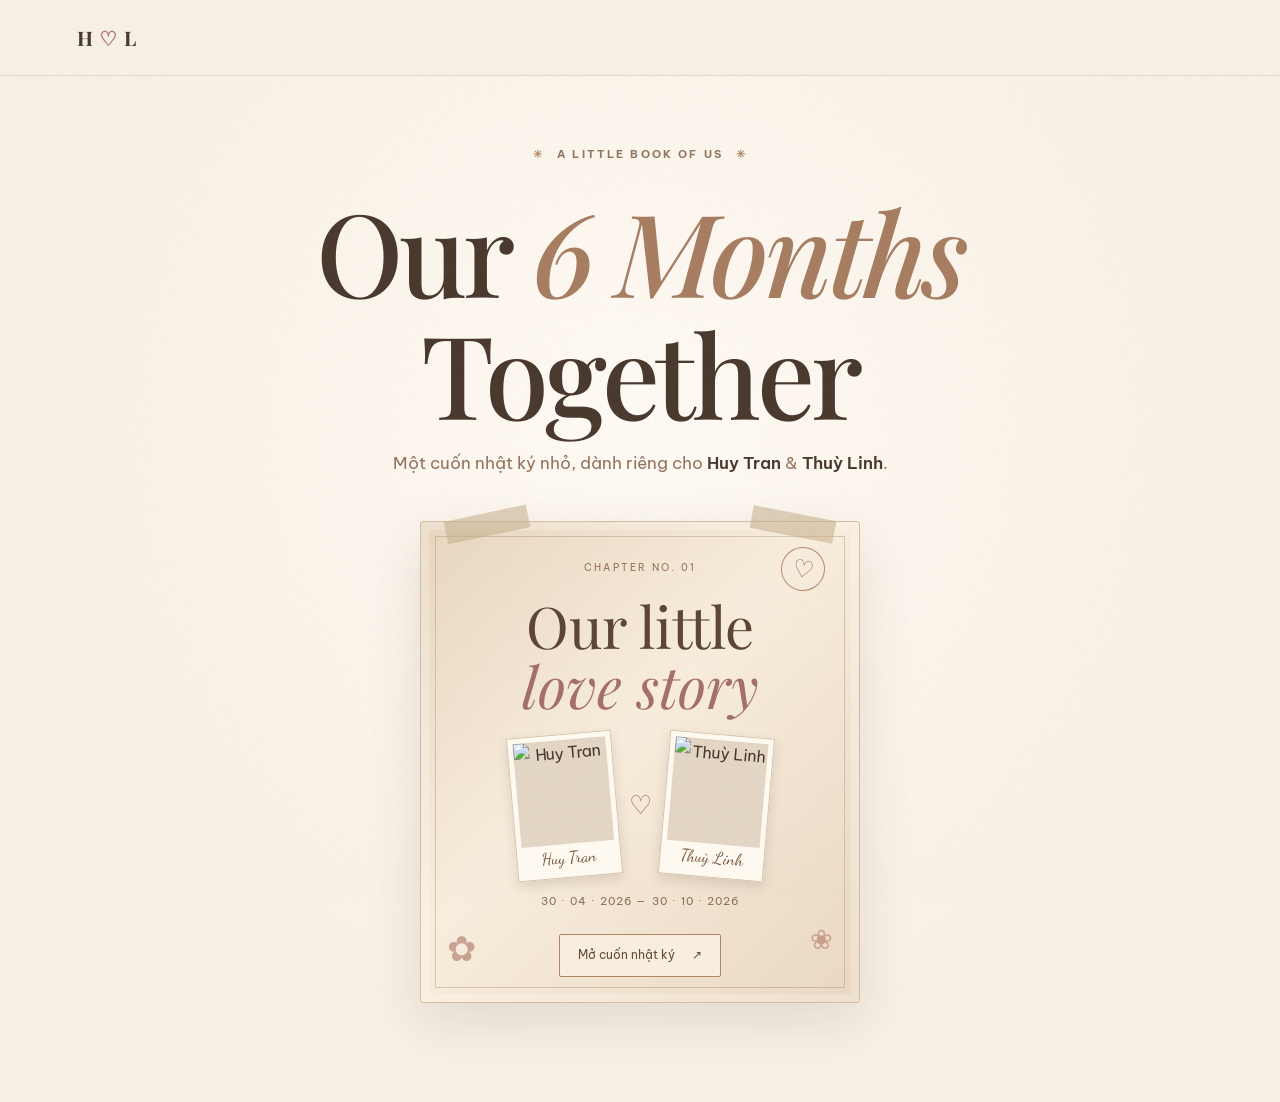
==== index.html @ 32c0f149 "Add files via upload" ====
<!doctype html>
<html lang="vi">
<head>
  <meta charset="utf-8">
  <meta name="viewport" content="width=device-width, initial-scale=1">
  <meta name="theme-color" content="#f7f0e5">
  <meta name="description" content="Our 6 Months Together — Huy Tran & Thuỳ Linh. Một cuốn nhật ký nhỏ lưu giữ tình yêu và những lời muốn nói.">
  <title>Our 6 Months Together — Huy Tran & Thuỳ Linh</title>
  <link rel="icon" href="data:image/svg+xml,%3Csvg xmlns='http://www.w3.org/2000/svg' viewBox='0 0 100 100'%3E%3Ctext y='.9em' font-size='85'%3E%E2%99%A5%3C/text%3E%3C/svg%3E">
  <link rel="stylesheet" href="style.css">
</head>
<body>
  <div class="paper-grain" aria-hidden="true"></div>
  <header class="topbar">
    <a class="wordmark" href="#home" aria-label="Về đầu trang">H <span>♡</span> L</a>
    <nav aria-label="Điều hướng chính">
      <a href="#time">Chúng mình</a>
      <a href="#letter">Lá thư</a>
      <a href="#time">Ảnh của chúng mình</a>
      <a href="#surprise">Bất ngờ</a>
    </nav>
    <button class="music-mini" id="musicMini" aria-label="Phát hoặc tạm dừng nhạc">♫ <span>Music</span></button>
  </header>

  <main>
    <section class="hero section" id="home">
      <div class="hero-kicker"><span class="tiny-star">✳</span> A LITTLE BOOK OF US <span class="tiny-star">✳</span></div>
      <h1>Our <em>6 Months</em><br>Together</h1>
      <p class="hero-subtitle">Một cuốn nhật ký nhỏ, dành riêng cho <span>Huy Tran</span> & <span>Thuỳ Linh</span>.</p>
      <div class="cover-wrap">
        <div class="tape tape-left"></div><div class="tape tape-right"></div>
        <div class="cover">
          <div class="cover-stamp">♡</div>
          <div class="cover-small">CHAPTER NO. 01</div>
          <div class="cover-title">Our little<br><i>love story</i></div>
          <div class="cover-photos" aria-label="Ảnh của Huy và Thuỳ Linh">
            <figure class="cover-photo cover-photo-left">
              <img src="assets/images/huy-tran.jpeg" alt="Huy Tran" loading="eager" decoding="async">
              <figcaption>Huy Tran</figcaption>
            </figure>
            <span class="cover-photo-heart" aria-hidden="true">♡</span>
            <figure class="cover-photo cover-photo-right">
              <img src="assets/images/thuy-linh.jpeg" alt="Thuỳ Linh" loading="eager" decoding="async">
              <figcaption>Thuỳ Linh</figcaption>
            </figure>
          </div>
          <div class="cover-date">30 · 04 · 2026 — 30 · 10 · 2026</div>
          <button class="open-book" id="openBook">Mở cuốn nhật ký <span>↗</span></button>
          <div class="cover-flower flower-one">✿</div><div class="cover-flower flower-two">❀</div>
        </div>
      </div>
      <div class="scroll-note"><span></span> CUỘN XUỐNG ĐỂ KHÁM PHÁ</div>
    </section>

    <div id="diaryContent" class="diary-content" hidden>
    <section class="intro section" id="time">
      <div class="section-label">01 / THE TWO OF US</div>
      <h2>Hai nhân vật<br><em>chính</em> trong cuốn sổ này.</h2>
      <p class="section-copy">Hai bức ảnh, hai cái tên, và một ngày đặc biệt để nhớ.</p>
      <div class="couple-grid">
        <article class="portrait-card portrait-left">
          <div class="photo-pin">✳</div>
          <div class="photo-frame"><img src="assets/images/huy-tran.jpeg" alt="Huy Tran ôm bó hoa hồng" loading="eager"></div>
          <div class="portrait-caption"><span class="caption-small">THE BOY</span><h3>Huy Tran</h3><p>Người gửi những lời thương ♡</p></div>
          <span class="hand-note note-left">that's me!</span>
        </article>
        <div class="between-heart" aria-hidden="true">♡<span>♡</span></div>
        <article class="portrait-card portrait-right">
          <div class="photo-pin">✿</div>
          <div class="photo-frame"><img src="assets/images/thuy-linh.jpeg" alt="Thuỳ Linh ôm bó hoa hồng" loading="eager"></div>
          <div class="portrait-caption"><span class="caption-small">THE GIRL</span><h3>Thuỳ Linh</h3><p>Thúi iuuu của anh ♡</p></div>
          <span class="hand-note note-right">my favorite</span>
        </article>
      </div>
      <div class="date-card">
        <div class="date-icon">♡</div>
        <div><span class="caption-small">OFFICIALLY US SINCE</span><strong>30.04.2026</strong><p>Và hôm nay, mình có thêm một cột mốc để thương.</p></div>
      </div>
      <div class="counter-wrap">
        <div class="counter-heading">Thời gian mình đã bên nhau</div>
        <div class="counter" aria-live="off">
          <div><strong id="days">—</strong><span>ngày</span></div>
          <div><strong id="hours">—</strong><span>giờ</span></div>
          <div><strong id="minutes">—</strong><span>phút</span></div>
          <div><strong id="seconds">—</strong><span>giây</span></div>
        </div>
        <p class="counter-footnote">Từng giây trôi qua, lại thêm một chút thời gian của chúng mình.</p>
      </div>
    </section>

    <section class="letter-section section" id="letter">
      <div class="section-label">02 / WORDS FROM MY HEART</div>
      <h2>Có vài điều<br><em>anh muốn nói.</em></h2>
      <p class="section-copy">Không cần dịp gì lớn lao. Chỉ là có những điều anh muốn em biết.</p>
      <article class="letter-paper">
        <div class="letter-top"><span>MY DEAREST</span><span>♡ 30.10.2026</span></div>
        <div class="letter-rule"></div>
        <h3>Gửi em, người anh thương</h3>
        <p>Anh không mong em lúc nào cũng rực rỡ, anh chỉ mong em bình an.</p>
        <p>Em ơi, anh yêu em, không phải vì em có thể làm được bao nhiêu chuyện. Anh thương em, đâu phải đợi đến khi em thành công, khi em có trong tay mọi thứ mà người đời vẫn hằng mong cầu, anh mới có thể tự hào nói rằng mình yêu em. Tất nhiên, những nỗ lực của em, anh đều thương.</p>
        <p>Anh sẽ luôn nắm lấy đôi bàn tay em, nhẹ nhàng xoa dịu những nhọc nhằn mà em đã trải qua. Anh nâng niu không phải vì chúng đã làm nên bao điều đáng tự hào, mà vì đó là đôi bàn tay anh thương.</p>
        <div class="letter-sign">Thương em,<br><span>Anh của em ♡</span></div>
        <span class="paper-flower">✿</span>
      </article>
    </section>

    <section class="music-section section" id="music">
      <div class="section-label">04 / OUR LITTLE SOUNDTRACK</div>
      <h2>Một bài hát,<br><em>một góc của chúng mình.</em></h2>
      <div class="music-player">
        <div class="vinyl-area"><div class="vinyl" id="vinyl"><div class="vinyl-label">H <span>♡</span> L</div></div><div class="vinyl-shadow"></div></div>
        <div class="track-info"><span class="caption-small">NOW PLAYING</span><h3>Từ thích thích thành thương thương</h3><p>AMEE & Hoàng Dũng</p>
          <audio id="audio" preload="metadata">
            <source src="assets/music/our-song.mp3" type="audio/mpeg">
            <source src="assets/music/our-song.m4a" type="audio/mp4">
            Trình duyệt của bạn không hỗ trợ phát âm thanh HTML5.
          </audio>
          <div class="progress-row"><span id="currentTime">0:00</span><input id="progress" type="range" min="0" max="100" value="0" aria-label="Tiến trình bài hát"><span id="duration">0:00</span></div>
          <div class="player-controls"><button id="playButton" class="play-button" aria-label="Phát nhạc">▶</button><label class="volume-control">♫ <input id="volume" type="range" min="0" max="1" step="0.01" value="0.75" aria-label="Âm lượng"></label></div>
          <p id="audioStatus" class="audio-status">Nhấn phát để nghe bài hát của chúng mình.</p>
        </div>
      </div>
    </section>

    <section class="surprise-section section" id="surprise">
      <div class="section-label">05 / A LITTLE MESSAGE</div>
      <h2>Một điều anh muốn<br><em>nói với em.</em></h2>
      <p class="section-copy">Mỗi lần nhấn, em sẽ nhận được một lời nhắn ngẫu nhiên từ anh.</p>
      <div class="random-note-stage">
        <div class="note-sparkle" aria-hidden="true">✳</div>
        <article class="random-note-card" id="randomNoteCard" aria-live="polite">
          <span class="note-card-label">A LITTLE NOTE FOR YOU</span>
          <div class="note-card-heart" aria-hidden="true">♡</div>
          <p id="randomNoteText">Một lời nhắn nhỏ đang chờ em khám phá.</p>
          <span class="note-card-number" id="randomNoteNumber">♡ / 06</span>
        </article>
        <button class="draw-note-button" id="drawNote">Rút một lời nhắn <span>↻</span></button>
      </div>
      <div class="final-note-area">
        <div class="final-note-divider"><span>♡</span></div>
        <p class="final-note-intro">Và còn một điều cuối cùng anh muốn nói.</p>
        <button class="reveal-final-button" id="revealFinal">Mở lời cuối cùng của anh ♡</button>
        <article class="final-message" id="finalMessage" hidden>
          <span class="final-heart">♡</span>
          <p>Cuối cùng anh muốn được em hạnh phúc,</p>
          <p>nhưng anh ước gì em hạnh phúc cùng với anh.</p>
          <span class="signature">— Huy Tran</span>
        </article>
      </div>
    </section>

    <section class="ending section" id="ending">
      <div class="ending-flower">✿</div>
      <div class="section-label">UNTIL OUR NEXT PAGE</div>
      <h2>Chuyện của mình<br><em>vẫn đang viết tiếp.</em></h2>
      <p>30.04.2026 — và còn thật nhiều ngày phía trước.</p>
      <div class="ending-names">Huy Tran <span>♡</span> Thuỳ Linh</div>
      <button class="back-top" id="backTop">Quay lại trang đầu ↑</button>
      <button class="back-cover" id="backCover">Quay lại bìa nhật ký ↶</button>
      <div class="tiny-footer">MADE WITH LOVE, JUST FOR YOU</div>
    </section>
    </div><!-- /#diaryContent -->
  </main>
  <div class="toast" id="toast" role="status" aria-live="polite"></div>
  <script src="script.js"></script>
</body>
</html>
---- style.css ----
@import url('https://fonts.googleapis.com/css2?family=Be+Vietnam+Pro:wght@400;500;600;700&family=Dancing+Script:wght@500;600;700&family=Playfair+Display:ital,wght@0,500;0,600;0,700;1,500;1,600&display=swap');
:root{--paper:#f7f0e5;--paper2:#fffaf1;--ink:#49382d;--muted:#92745f;--brown:#b58b69;--line:#dfcdb8;--rose:#d8a6a3;--sage:#c9d3bf;--shadow:0 18px 55px rgba(74,49,32,.12);--serif:'Playfair Display',Georgia,serif;--sans:'Be Vietnam Pro',Arial,sans-serif;--hand:'Dancing Script',cursive}
*{box-sizing:border-box}html{scroll-behavior:smooth;scroll-padding-top:90px}body{margin:0;background:var(--paper);color:var(--ink);font-family:var(--sans);line-height:1.65;overflow-x:hidden}button,a,input{font:inherit}button{cursor:pointer}.paper-grain{position:fixed;inset:0;pointer-events:none;z-index:20;opacity:.13;background-image:url("data:image/svg+xml,%3Csvg viewBox='0 0 180 180' xmlns='http://www.w3.org/2000/svg'%3E%3Cfilter id='n'%3E%3CfeTurbulence type='fractalNoise' baseFrequency='.85' numOctaves='3' stitchTiles='stitch'/%3E%3C/filter%3E%3Crect width='100%25' height='100%25' filter='url(%23n)' opacity='.18'/%3E%3C/svg%3E")}.topbar{height:76px;padding:0 clamp(20px,6vw,88px);display:flex;align-items:center;justify-content:space-between;border-bottom:1px solid rgba(181,139,105,.24);background:rgba(247,240,229,.92);backdrop-filter:blur(14px);position:sticky;top:0;z-index:15}.wordmark{font-family:var(--serif);font-weight:700;font-size:1.25rem;text-decoration:none;color:var(--ink);letter-spacing:.04em}.wordmark span{color:#b77977}.topbar nav{display:flex;gap:clamp(12px,2.5vw,34px)}.topbar nav a{font-size:.76rem;color:var(--muted);text-decoration:none;transition:color .2s}.topbar nav a:hover{color:var(--ink)}.music-mini{border:1px solid var(--line);background:transparent;border-radius:30px;padding:8px 13px;color:var(--ink);font-size:.8rem}.section{padding:110px max(22px,calc((100vw - 1060px)/2));position:relative}.hero{text-align:center;min-height:calc(100vh - 76px);display:flex;flex-direction:column;align-items:center;justify-content:center;padding-top:70px;padding-bottom:50px;background:radial-gradient(ellipse at 50% 35%,#fffaf4 0%,var(--paper) 65%)}.hero-kicker,.section-label,.caption-small{font-size:.67rem;letter-spacing:.2em;font-weight:700;color:var(--muted)}.tiny-star{color:var(--brown);padding:0 8px}.hero h1,.section h2{font-family:var(--serif);font-weight:500;line-height:1.06;letter-spacing:-.035em}.hero h1{font-size:clamp(3.6rem,9vw,7.6rem);margin:25px 0 16px}.hero h1 em,.section h2 em{font-weight:500;color:#a77d61}.hero-subtitle{font-size:clamp(.95rem,2vw,1.08rem);color:var(--muted);margin:0 0 36px}.hero-subtitle span{color:var(--ink);font-weight:600}.cover-wrap{width:min(440px,90vw);position:relative;margin:8px auto 34px;perspective:1000px}.cover{position:relative;min-height:310px;padding:38px 24px 25px;border:1px solid #d5bda2;border-radius:3px;background:linear-gradient(135deg,#e8d6bf,#f8eddd 45%,#e9d7c1);box-shadow:var(--shadow),inset 0 0 0 8px rgba(255,255,255,.22);overflow:hidden}.cover:before{content:"";position:absolute;inset:14px;border:1px solid rgba(150,108,73,.3);pointer-events:none}.cover-stamp{position:absolute;right:34px;top:25px;width:44px;height:44px;border:1px solid #b78b6b;border-radius:50%;display:grid;place-items:center;color:#a66f69;font-size:1.5rem;transform:rotate(12deg)}.cover-small{font-size:.63rem;letter-spacing:.22em;color:#947253}.cover-title{font-family:var(--serif);font-size:clamp(2.5rem,7vw,3.6rem);line-height:1.05;margin:25px 0 18px;color:#5d4534}.cover-title i{color:#a56f69}.cover-date{font-size:.67rem;letter-spacing:.11em;color:#8c6e54}
.cover-photos{display:flex;align-items:center;justify-content:center;gap:12px;margin:18px auto 15px;position:relative;z-index:1}
.cover-photo{width:105px;margin:0;padding:5px 5px 7px;background:#fffaf1;border:1px solid #d8c4ac;box-shadow:0 5px 12px rgba(74,49,32,.14)}
.cover-photo-left{transform:rotate(-5deg)}.cover-photo-right{transform:rotate(5deg)}
.cover-photo img{display:block;width:100%;height:104px;object-fit:cover;object-position:center 32%;background:#e3d6c5}
.cover-photo figcaption{font-family:var(--hand);font-size:1.05rem;line-height:1.35;color:#79563f;padding-top:3px}
.cover-photo-heart{font-family:var(--hand);font-size:1.6rem;color:#a56f69}
.cover .cover-title{margin-top:18px;margin-bottom:10px}
.cover .cover-date{position:relative;z-index:1}
@media(max-width:410px){.cover-photo{width:88px}.cover-photo img{height:86px}.cover-photos{gap:8px;margin:14px auto 12px}.cover .cover-title{font-size:2.35rem}}.open-book{position:relative;margin-top:24px;padding:10px 18px;border:1px solid #ad8666;background:#f7eee0;color:#654b37;border-radius:2px;font-size:.78rem}.open-book span{padding-left:14px}.cover-flower{position:absolute;color:#bd9180;opacity:.8;font-size:2.2rem}.flower-one{left:26px;bottom:25px}.flower-two{right:26px;bottom:40px;font-size:1.7rem}.tape{position:absolute;z-index:2;width:84px;height:23px;background:rgba(201,177,143,.58);top:-8px}.tape-left{left:25px;transform:rotate(-12deg)}.tape-right{right:25px;transform:rotate(11deg)}.scroll-note{font-size:.6rem;letter-spacing:.18em;color:#9b8068;display:flex;align-items:center;gap:10px}.scroll-note span{height:25px;width:1px;background:#b58b69}.intro{text-align:center;background:#efe4d4}.section h2{font-size:clamp(2.7rem,6vw,5rem);margin:22px 0 14px}.section-copy{max-width:510px;margin:0 auto 48px;color:var(--muted);font-size:.96rem}.couple-grid{display:grid;grid-template-columns:minmax(0,1fr) 45px minmax(0,1fr);align-items:center;gap:18px;max-width:820px;margin:0 auto}.portrait-card{position:relative;background:#fffaf1;padding:12px 12px 20px;box-shadow:0 12px 28px rgba(76,50,34,.13);border:1px solid #e3d1bc}.portrait-left{transform:rotate(-2.5deg)}.portrait-right{transform:rotate(2.5deg)}.photo-frame{height:clamp(250px,42vw,460px);overflow:hidden;background:#e3d6c5}.photo-frame img{width:100%;height:100%;display:block;object-fit:cover;object-position:center 35%}.portrait-left .photo-frame img{object-position:center 32%}.portrait-right .photo-frame img{object-position:center 30%}.photo-pin{position:absolute;z-index:2;top:-14px;left:calc(50% - 14px);width:28px;height:28px;border-radius:50%;display:grid;place-items:center;background:#b98772;color:#fff8ec;font-size:.8rem;box-shadow:0 3px 6px #7b5a4233}.portrait-caption{padding-top:14px}.portrait-caption h3{font-family:var(--serif);font-size:clamp(1.3rem,3vw,2rem);margin:3px 0 0}.portrait-caption p{font-size:.75rem;color:var(--muted);margin:4px 0 0}.caption-small{font-size:.56rem;letter-spacing:.17em}.between-heart{font-size:2.4rem;color:#b47c78;position:relative}.between-heart span{position:absolute;font-size:.85rem;left:22px;top:22px;color:#cf9c8d}.hand-note{position:absolute;font-family:var(--hand);font-size:1.4rem;color:#a47766}.note-left{bottom:8px;left:-30px;transform:rotate(-13deg)}.note-right{top:35px;right:-28px;transform:rotate(10deg)}.date-card{display:flex;align-items:center;justify-content:center;gap:18px;margin:70px auto 35px;padding:24px;width:min(560px,100%);background:#f9f2e8;border:1px solid #dfcbb3;box-shadow:0 8px 24px #7354380d;text-align:left}.date-icon{font-size:2rem;color:#b77c79}.date-card strong{display:block;font-family:var(--serif);font-size:1.6rem;letter-spacing:.08em}.date-card p{font-size:.8rem;color:var(--muted);margin:4px 0 0}.counter-wrap{max-width:590px;margin:40px auto 0}.counter-heading{font-family:var(--serif);font-size:1.35rem;margin-bottom:18px}.counter{display:grid;grid-template-columns:repeat(4,1fr);gap:10px}.counter>div{background:#faf3e9;border:1px solid #e1cdb5;padding:17px 6px}.counter strong{font-family:var(--serif);font-size:clamp(1.7rem,4vw,2.7rem);display:block;font-weight:500}.counter span{font-size:.7rem;color:var(--muted)}.counter-footnote{font-size:.76rem;color:var(--muted);margin-top:15px}.letter-section{text-align:center;background:#f8f1e7}.letter-paper{position:relative;text-align:left;max-width:720px;margin:0 auto;background:#fffaf1;padding:clamp(25px,6vw,60px);box-shadow:var(--shadow);border:1px solid #e6d5c1;background-image:linear-gradient(90deg,transparent 0,transparent 35px,rgba(193,144,123,.18) 36px,transparent 37px),repeating-linear-gradient(transparent 0,transparent 35px,rgba(181,139,105,.09) 36px)}.letter-top{display:flex;justify-content:space-between;gap:15px;font-size:.58rem;letter-spacing:.13em;color:#9a7b61}.letter-rule{height:1px;background:#d8c2a8;margin:18px 0 26px}.letter-paper h3{font-family:var(--hand);font-size:2.4rem;font-weight:600;margin:0 0 22px;color:#78533e}.letter-paper p{font-size:.96rem;line-height:2;margin:0 0 18px;max-width:590px}.letter-sign{font-family:var(--hand);font-size:1.55rem;text-align:right;line-height:1.25;margin-top:35px;color:#8a644b}.letter-sign span{font-size:2rem}.paper-flower{position:absolute;right:24px;bottom:22px;font-size:2rem;color:#c89c8a;opacity:.6}.music-section{text-align:center;background:#f8f1e7}.music-player{display:grid;grid-template-columns:1fr 1fr;gap:clamp(20px,5vw,55px);align-items:center;max-width:800px;margin:0 auto;padding:clamp(25px,5vw,50px);background:#eee0ce;border:1px solid #ddc4a8;box-shadow:var(--shadow);text-align:left}.vinyl-area{display:grid;place-items:center;position:relative;padding:15px}.vinyl{width:min(100%,270px);aspect-ratio:1;border-radius:50%;background:repeating-radial-gradient(circle at center,#292522 0,#292522 2px,#39332d 3px,#211f1c 5px,#39332d 6px,#211f1c 8px);display:grid;place-items:center;box-shadow:0 15px 30px #30261e44;animation:spin 5s linear infinite;animation-play-state:paused}.vinyl.playing{animation-play-state:running}.vinyl:before{content:"";position:absolute;width:17%;height:17%;border-radius:50%;background:#d0a18b;border:5px solid #e9c6ac;box-shadow:inset 0 0 0 2px #8f5f4b}.vinyl-label{width:38%;height:38%;border-radius:50%;background:#d4b69a;color:#634733;display:grid;place-items:center;font-family:var(--serif);font-size:1.25rem;z-index:1}.vinyl-label span{color:#a56e69}.vinyl-shadow{height:15px;width:72%;background:#7e624a33;filter:blur(10px);border-radius:50%;margin-top:20px}.track-info h3{font-family:var(--serif);font-size:clamp(1.35rem,3vw,2rem);line-height:1.2;margin:10px 0}.track-info>p{font-size:.85rem;color:var(--muted);margin:0 0 25px}.progress-row{display:flex;align-items:center;gap:10px;font-size:.65rem;color:var(--muted)}input[type=range]{accent-color:#a97863;min-width:0}.progress-row input{flex:1;width:100%}.player-controls{display:flex;align-items:center;justify-content:space-between;margin-top:15px}.play-button{width:48px;height:48px;border-radius:50%;border:0;background:#785841;color:#fff7ec;box-shadow:0 6px 15px #69472b2b}.volume-control{display:flex;align-items:center;gap:8px;color:#88674d}.volume-control input{width:95px}.audio-status{font-size:.68rem!important;color:#987b62!important;margin:15px 0 0!important}.surprise-section{text-align:center;background:#efe3d3}.envelope-button{border:0;background:transparent;display:block;margin:0 auto 25px;padding:10px 20px 0;max-width:100%}.envelope{width:min(340px,75vw);height:220px;position:relative;perspective:900px;filter:drop-shadow(0 14px 18px #694a2c25);transition:transform .3s}.envelope-button:hover .envelope{transform:translateY(-4px)}.envelope-back{position:absolute;inset:0;background:#d5b797;border:1px solid #bd9875}.envelope-letter-preview{position:absolute;left:8%;right:8%;top:12%;height:78%;background:#fff9ef;display:flex;flex-direction:column;align-items:center;justify-content:center;color:#76553d;transition:transform .9s ease;z-index:1}.envelope-letter-preview span{font-family:var(--hand);font-size:1.7rem}.envelope-letter-preview small{font-size:.65rem;color:#a1846b}.envelope-flap{position:absolute;inset:0;background:#c7a483;clip-path:polygon(0 0,100% 0,50% 58%);transform-origin:top;transition:transform .7s;z-index:4;border-top:1px solid #b38b68}.envelope-front{position:absolute;inset:0;background:#e2c6a6;clip-path:polygon(0 0,50% 57%,100% 0,100% 100%,0 100%);z-index:3}.wax-seal{position:absolute;z-index:5;left:calc(50% - 22px);top:43%;width:44px;height:44px;border-radius:50%;background:#a96862;color:#f7e9d8;display:grid;place-items:center;font-size:1.5rem;box-shadow:0 3px 6px #63412b33;transition:opacity .3s}.envelope.opened .envelope-flap{transform:rotateX(180deg);z-index:0}.envelope.opened .envelope-letter-preview{transform:translateY(-95px);z-index:5;transition-delay:.35s}.envelope.opened .wax-seal{opacity:0}.envelope-hint{display:block;font-size:.62rem;letter-spacing:.2em;color:#96765b;margin-top:15px}.surprise-content{max-width:680px;margin:40px auto 0;animation:rise .7s ease both}.surprise-header{margin-bottom:25px}.surprise-header>span{font-size:2rem;color:#b77c79}.surprise-header p{font-size:.58rem;letter-spacing:.2em;color:#9b7b60}.surprise-header h3{font-family:var(--hand);font-size:2.8rem;font-weight:600;margin:0}.message-stack{display:grid;grid-template-columns:1fr 1fr;gap:14px}.message-card{background:#fffaf1;border:1px solid #e1cbb2;padding:20px;text-align:left;position:relative;box-shadow:0 5px 14px #6d4d2d0b}.message-card:nth-child(odd){transform:rotate(-.7deg)}.message-card:nth-child(even){transform:rotate(.7deg)}.message-card>span{font-size:.6rem;letter-spacing:.16em;color:#b58b69}.message-card p{font-family:var(--serif);font-size:.97rem;line-height:1.7;margin:8px 0 0}.final-message{margin-top:35px;padding:35px 20px;background:#f8efe3;border:1px solid #dec7ad}.final-heart{font-size:2.5rem;color:#b77876}.final-message p{font-family:var(--serif);font-size:clamp(1.2rem,3vw,1.7rem);margin:7px 0;line-height:1.45}.signature{display:block;text-align:right;font-family:var(--hand);font-size:1.5rem;color:#9d765c;margin-top:22px}.ending{text-align:center;min-height:70vh;display:flex;flex-direction:column;align-items:center;justify-content:center;background:#e5d4c0;overflow:hidden}.ending-flower{font-size:3rem;color:#b78675;margin-bottom:10px}.ending h2{margin-bottom:20px}.ending>p{color:#8d6e54}.ending-names{font-family:var(--serif);font-size:1.5rem;margin:20px 0 25px}.ending-names span{color:#b77977}.back-top{border:1px solid #a88768;background:transparent;color:#6c503a;padding:11px 18px}.tiny-footer{font-size:.55rem;letter-spacing:.22em;color:#987b62;margin-top:70px}.toast{position:fixed;left:50%;bottom:22px;transform:translate(-50%,20px);background:#4e3b2d;color:#fff6e8;padding:10px 16px;border-radius:3px;font-size:.8rem;opacity:0;pointer-events:none;transition:.25s;z-index:30;max-width:90vw;text-align:center}.toast.show{opacity:1;transform:translate(-50%,0)}[hidden]{display:none!important}@keyframes spin{to{transform:rotate(360deg)}}@keyframes rise{from{opacity:0;transform:translateY(18px)}to{opacity:1;transform:translateY(0)}}@media(min-width:1200px){.hero{min-height:calc(100vh - 76px)}}@media(max-width:720px){.topbar{height:64px;padding:0 17px}.topbar nav{gap:12px}.topbar nav a{font-size:.67rem}.music-mini{padding:7px 10px}.music-mini span{display:none}.section{padding:82px 20px}.hero{min-height:auto;padding-top:80px;padding-bottom:45px}.cover{min-height:290px}.couple-grid{grid-template-columns:minmax(0,1fr) 22px minmax(0,1fr);gap:8px}.photo-frame{height:clamp(210px,65vw,350px)}.portrait-card{padding:8px 8px 14px}.portrait-caption h3{font-size:1.2rem}.portrait-caption p{font-size:.65rem}.between-heart{font-size:1.5rem}.between-heart span{left:14px;top:15px}.hand-note{font-size:1.05rem}.note-left{left:-12px}.note-right{right:-12px}.date-card{margin-top:50px;padding:18px}.date-card strong{font-size:1.35rem}.counter{gap:6px}.counter>div{padding:13px 3px}.counter strong{font-size:1.7rem}.music-player{grid-template-columns:1fr;padding:25px 20px;gap:20px}.vinyl{width:min(64vw,230px)}.track-info{text-align:center}.player-controls{justify-content:center;gap:35px}.progress-row{gap:7px}.message-stack{grid-template-columns:1fr}.message-card{transform:none!important}.letter-paper{padding:28px 23px}.letter-top{font-size:.5rem}.letter-paper p{font-size:.9rem}.letter-paper h3{font-size:2rem}.paper-flower{right:14px;bottom:12px}.ending{min-height:65vh}.section h2{font-size:clamp(2.55rem,12vw,4rem)}}@media(max-width:410px){.topbar nav{gap:8px}.topbar nav a{font-size:.61rem}.wordmark{font-size:1.05rem}.music-mini{font-size:.7rem;padding:6px 8px}.hero h1{font-size:3.45rem}.cover-date{font-size:.56rem}.portrait-caption h3{font-size:1rem}.portrait-caption p{font-size:.58rem}.photo-frame{height:220px}.date-card{gap:12px}.date-card p{font-size:.72rem}.counter-heading{font-size:1.2rem}}@media(prefers-reduced-motion:reduce){*,*::before,*::after{scroll-behavior:auto!important;animation-duration:.01ms!important;animation-iteration-count:1!important;transition-duration:.01ms!important}}

/* Final polish: keyboard focus, media fallback and mobile layout */
a:focus-visible, button:focus-visible, input:focus-visible { outline: 3px solid #a97863; outline-offset: 4px; }
.photo-frame img { color: var(--muted); }
img { max-width: 100%; }
@media (max-width: 720px) { .topbar nav a { white-space: nowrap; } .section-copy { max-width: 34rem; } .couple-grid { max-width: 540px; } }
@media (max-width: 390px) { .topbar nav a { font-size: .58rem; } .couple-grid { gap: 6px; } .portrait-card { padding: 6px 6px 12px; } .photo-frame { height: 205px; } .portrait-caption h3 { font-size: .95rem; } }

/* Version 1.2: gated diary reveal and random note interaction */
[hidden] { display: none !important; }
.diary-content { opacity: 0; transform: translateY(16px); }
.diary-content.diary-open { animation: diaryReveal .85s cubic-bezier(.2,.7,.2,1) forwards; }
@keyframes diaryReveal { to { opacity: 1; transform: translateY(0); } }
body.cover-only { overflow: hidden; }
body.cover-only .topbar nav,
body.cover-only .music-mini { visibility: hidden; pointer-events: none; }
body.cover-only .hero { min-height: calc(100svh - 76px); }
body.cover-only .scroll-note { display: none; }
body.cover-only .hero { padding-bottom: 65px; }
body.cover-only .cover { transition: transform .65s cubic-bezier(.2,.7,.2,1), opacity .65s ease; }
body.opening-diary .hero .cover-wrap { transform: scale(1.04); opacity: .92; }
body.opening-diary .hero { min-height: calc(100svh - 76px); }
.diary-content { width: 100%; }
.random-note-stage { max-width: 540px; margin: 0 auto; position: relative; padding: 10px 0 24px; }
.random-note-card { position: relative; min-height: 245px; padding: 34px clamp(20px,5vw,48px); display:flex; flex-direction:column; align-items:center; justify-content:center; background:#fffaf1; border:1px solid #dfc9b0; box-shadow:0 15px 35px rgba(74,49,32,.10); transform:rotate(-.7deg); transition:transform .25s ease, opacity .25s ease; }
.random-note-card.note-changing { opacity:.35; transform:translateY(7px) rotate(0); }
.note-card-label { font-size:.58rem; letter-spacing:.2em; color:#a08064; font-weight:700; }
.note-card-heart { color:#b77c79; font-size:2rem; margin:14px 0 5px; }
.random-note-card p { font-family:var(--serif); font-size:clamp(1.15rem,3vw,1.55rem); line-height:1.65; margin:0; max-width:440px; }
.note-card-number { color:#b18d70; font-size:.65rem; letter-spacing:.14em; margin-top:24px; }
.note-sparkle { position:absolute; top:-7px; right:9%; color:#b58b69; font-size:2rem; z-index:1; }
.draw-note-button,.reveal-final-button { border:1px solid #9e795d; background:#795a42; color:#fff7ec; padding:13px 21px; margin-top:22px; box-shadow:0 7px 16px rgba(73,48,30,.12); transition:transform .2s, background .2s; }
.draw-note-button:hover,.reveal-final-button:hover { transform:translateY(-2px); background:#634832; }
.draw-note-button span { padding-left:12px; }
.final-note-area { max-width:650px; margin:48px auto 0; }
.final-note-divider { display:flex; align-items:center; gap:15px; color:#b77c79; font-size:1.35rem; }
.final-note-divider:before,.final-note-divider:after { content:""; height:1px; background:#d7bea2; flex:1; }
.final-note-intro { color:var(--muted); font-size:.9rem; }
.final-message { max-width:600px; margin:25px auto 0; padding:clamp(24px,5vw,42px); background:#fffaf1; border:1px solid #dfc9b0; box-shadow:var(--shadow); animation:rise .65s ease both; }
.final-message p { font-family:var(--serif); font-size:clamp(1.15rem,3vw,1.7rem); margin:7px 0; line-height:1.5; }
.back-cover { margin-top:20px; border:1px solid #ad8969; background:transparent; color:#6c503a; padding:10px 16px; }
@media(max-width:720px) {
  body.cover-only .hero { min-height:calc(100svh - 64px); padding-top:35px; }
  .random-note-card { min-height:230px; }
}
@media(prefers-reduced-motion:reduce) {
  .diary-content.diary-open { animation:none; opacity:1; transform:none; }
  .random-note-card,.draw-note-button,.reveal-final-button { transition:none; }
}
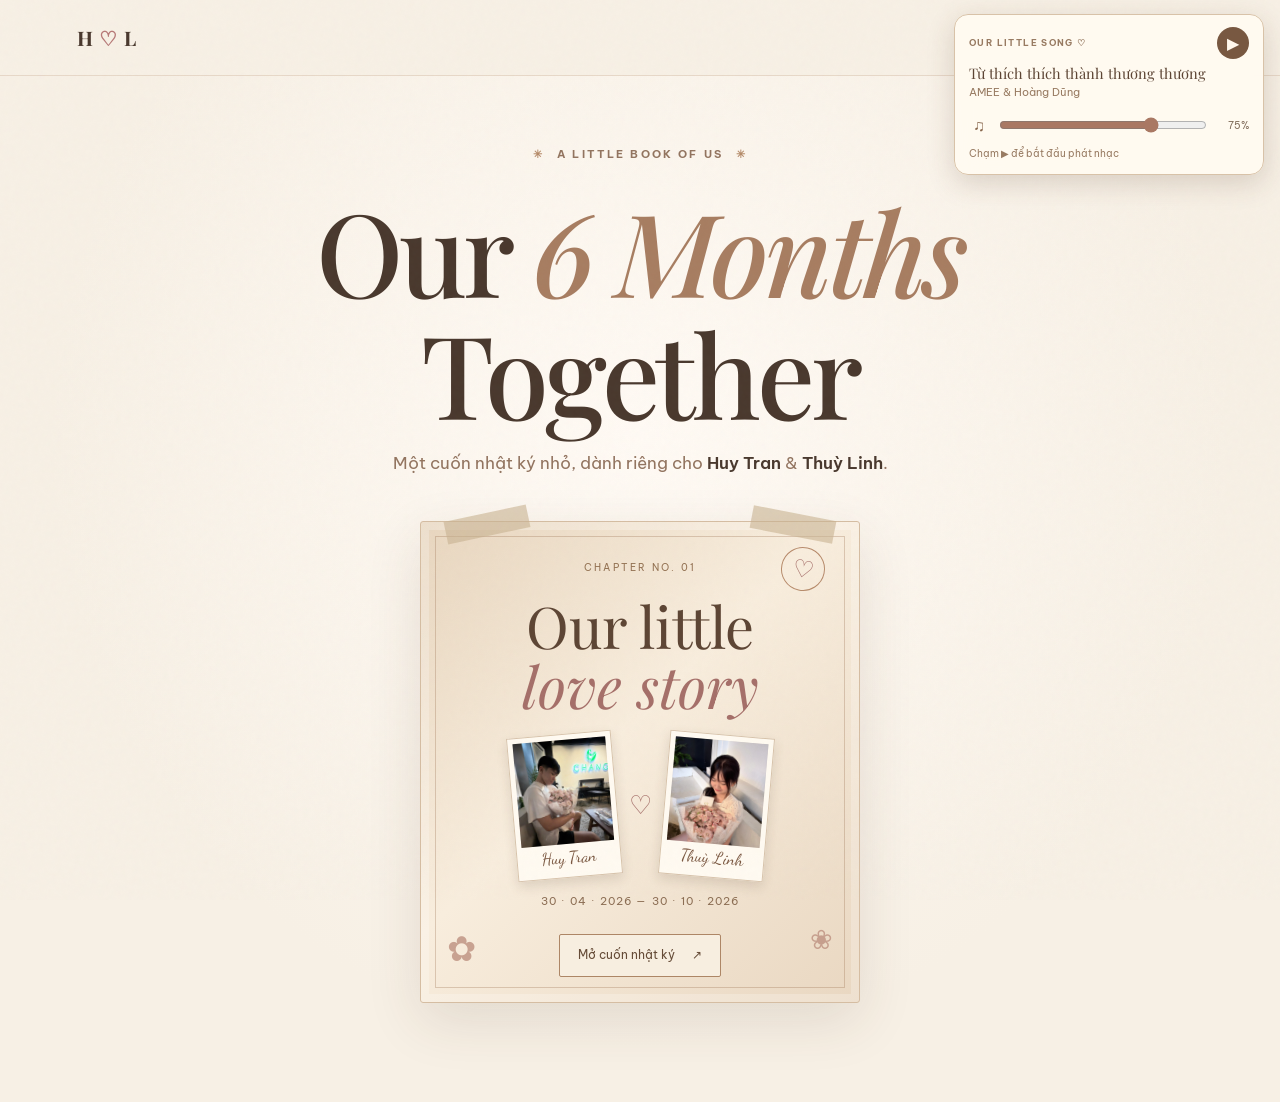
==== commit d5931618: "Add files via upload" ====
--- a/index.html
+++ b/index.html
@@ -11,6 +11,14 @@
 </head>
 <body>
   <div class="paper-grain" aria-hidden="true"></div>
+  <aside class="floating-music" id="floatingMusic" aria-label="Trình phát nhạc" role="region">
+    <div class="floating-music-top"><span class="floating-kicker">OUR LITTLE SONG ♡</span><button type="button" id="floatingPlay" class="floating-play" aria-label="Phát nhạc">▶</button></div>
+    <div class="floating-track">Từ thích thích thành thương thương</div>
+    <div class="floating-artist">AMEE &amp; Hoàng Dũng</div>
+    <div class="floating-volume"><button type="button" id="floatingMute" class="floating-mute" aria-label="Tắt tiếng" title="Tắt tiếng">♫</button><input id="floatingVolume" type="range" min="0" max="1" step="0.01" value="0.75" aria-label="Điều chỉnh âm lượng"><span id="floatingVolumeValue">75%</span></div>
+    <div class="floating-status" id="floatingStatus" aria-live="polite">Đang thử phát nhạc…</div>
+  </aside>
+
   <header class="topbar">
     <a class="wordmark" href="#home" aria-label="Về đầu trang">H <span>♡</span> L</a>
     <nav aria-label="Điều hướng chính">
@@ -110,7 +118,7 @@
       <div class="music-player">
         <div class="vinyl-area"><div class="vinyl" id="vinyl"><div class="vinyl-label">H <span>♡</span> L</div></div><div class="vinyl-shadow"></div></div>
         <div class="track-info"><span class="caption-small">NOW PLAYING</span><h3>Từ thích thích thành thương thương</h3><p>AMEE & Hoàng Dũng</p>
-          <audio id="audio" preload="metadata">
+          <audio id="audio" preload="auto" autoplay playsinline>
             <source src="assets/music/our-song.mp3" type="audio/mpeg">
             <source src="assets/music/our-song.m4a" type="audio/mp4">
             Trình duyệt của bạn không hỗ trợ phát âm thanh HTML5.
--- a/style.css
+++ b/style.css
@@ -59,3 +59,8 @@
   .diary-content.diary-open { animation:none; opacity:1; transform:none; }
   .random-note-card,.draw-note-button,.reveal-final-button { transition:none; }
 }
+
+/* Fixed music controls: remain visible on the cover and throughout the diary. */
+.floating-music{position:fixed;top:14px;right:16px;z-index:50;width:min(310px,calc(100vw - 28px));padding:12px 14px;background:rgba(255,250,241,.96);border:1px solid #d8c2a8;border-radius:14px;box-shadow:0 8px 28px rgba(76,50,34,.18);backdrop-filter:blur(14px);color:#5d4534;text-align:left}
+.floating-music-top{display:flex;align-items:center;justify-content:space-between;gap:10px}.floating-kicker{font-size:.58rem;letter-spacing:.15em;color:#987b62;font-weight:700}.floating-play{width:32px;height:32px;flex:0 0 32px;border:0;border-radius:50%;background:#785841;color:#fff7ec;display:grid;place-items:center}.floating-track{font-family:var(--serif);font-size:.91rem;line-height:1.25;margin-top:5px;padding-right:2px}.floating-artist{font-size:.68rem;color:#987b62;margin-top:2px}.floating-volume{display:flex;align-items:center;gap:8px;margin-top:8px}.floating-volume input{flex:1;width:80px;accent-color:#a97863}.floating-mute{border:0;background:transparent;color:#88674d;font-size:1rem;padding:2px 4px}.floating-volume span{font-size:.65rem;color:#806c5a;min-width:32px;text-align:right}.floating-status{font-size:.61rem;color:#987b62;margin-top:5px;min-height:1em}.cover-only .floating-music{display:block!important;visibility:visible!important;pointer-events:auto!important}
+@media(max-width:600px){.floating-music{top:8px;right:8px;width:min(255px,calc(100vw - 16px));padding:9px 11px;border-radius:11px}.floating-track{font-size:.78rem}.floating-kicker{font-size:.52rem}.floating-play{width:29px;height:29px;flex-basis:29px}.floating-volume{margin-top:5px}.floating-status{font-size:.57rem}}
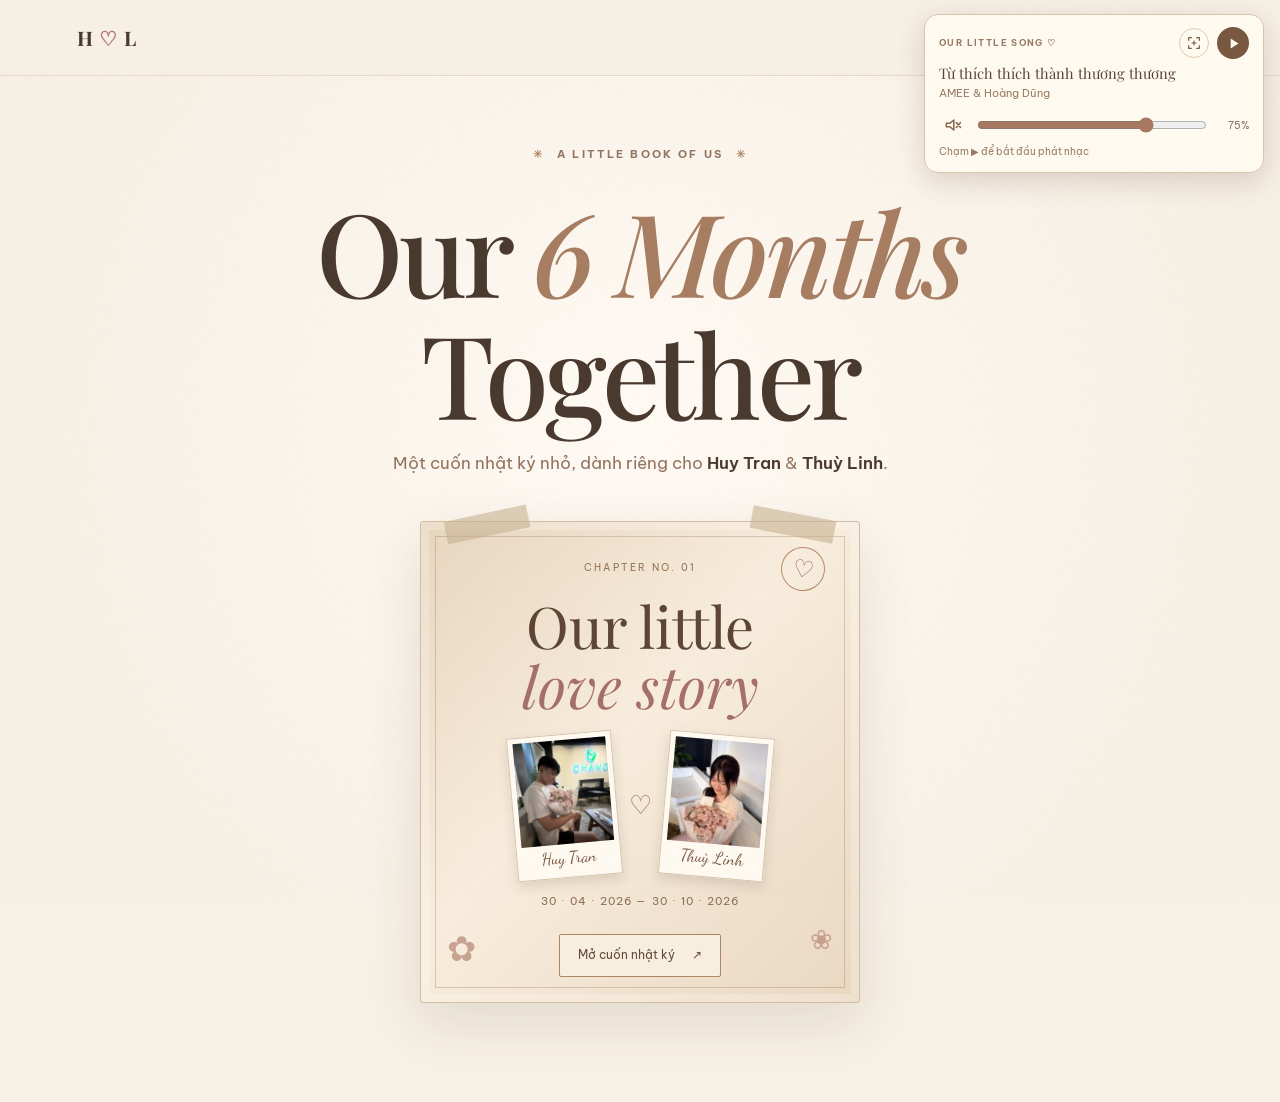
==== commit 88074298: "Add files via upload" ====
--- a/index.html
+++ b/index.html
@@ -12,10 +12,10 @@
 <body>
   <div class="paper-grain" aria-hidden="true"></div>
   <aside class="floating-music" id="floatingMusic" aria-label="Trình phát nhạc" role="region">
-    <div class="floating-music-top"><span class="floating-kicker">OUR LITTLE SONG ♡</span><button type="button" id="floatingPlay" class="floating-play" aria-label="Phát nhạc">▶</button></div>
+    <div class="floating-music-top"><span class="floating-kicker">OUR LITTLE SONG <span class="icon-heart" aria-hidden="true">♡</span></span><div class="floating-actions"><button type="button" id="floatingResize" class="floating-resize" aria-label="Thu gọn trình phát" title="Thu gọn trình phát"><svg viewBox="0 0 24 24" aria-hidden="true"><path d="M4 8V4h4M16 4h4v4M20 16v4h-4M8 20H4v-4M9 12h6M12 9v6"/></svg></button><button type="button" id="floatingPlay" class="floating-play" aria-label="Phát nhạc"><svg class="icon-play" viewBox="0 0 24 24" aria-hidden="true"><path d="M8 5v14l11-7z"/></svg></button></div></div>
     <div class="floating-track">Từ thích thích thành thương thương</div>
     <div class="floating-artist">AMEE &amp; Hoàng Dũng</div>
-    <div class="floating-volume"><button type="button" id="floatingMute" class="floating-mute" aria-label="Tắt tiếng" title="Tắt tiếng">♫</button><input id="floatingVolume" type="range" min="0" max="1" step="0.01" value="0.75" aria-label="Điều chỉnh âm lượng"><span id="floatingVolumeValue">75%</span></div>
+    <div class="floating-volume"><button type="button" id="floatingMute" class="floating-mute" aria-label="Tắt tiếng" title="Tắt tiếng"><svg viewBox="0 0 24 24" aria-hidden="true"><path d="M4 10v4h4l5 4V6l-5 4H4zm12-1 5 6m0-6-5 6"/></svg></button><input id="floatingVolume" type="range" min="0" max="1" step="0.01" value="0.75" aria-label="Điều chỉnh âm lượng"><span id="floatingVolumeValue">75%</span></div>
     <div class="floating-status" id="floatingStatus" aria-live="polite">Đang thử phát nhạc…</div>
   </aside>
 
@@ -67,14 +67,14 @@
       <p class="section-copy">Hai bức ảnh, hai cái tên, và một ngày đặc biệt để nhớ.</p>
       <div class="couple-grid">
         <article class="portrait-card portrait-left">
-          <div class="photo-pin">✳</div>
+          <div class="photo-pin" aria-hidden="true"><svg viewBox="0 0 24 24"><path d="M12 3v18M3 12h18M5.6 5.6l12.8 12.8m0-12.8L5.6 18.4"/></svg></div>
           <div class="photo-frame"><img src="assets/images/huy-tran.jpeg" alt="Huy Tran ôm bó hoa hồng" loading="eager"></div>
           <div class="portrait-caption"><span class="caption-small">THE BOY</span><h3>Huy Tran</h3><p>Người gửi những lời thương ♡</p></div>
           <span class="hand-note note-left">that's me!</span>
         </article>
         <div class="between-heart" aria-hidden="true">♡<span>♡</span></div>
         <article class="portrait-card portrait-right">
-          <div class="photo-pin">✿</div>
+          <div class="photo-pin" aria-hidden="true"><svg viewBox="0 0 24 24"><path d="M12 3.5c1.4 3 2.5 4.1 5.5 5.5-3 1.4-4.1 2.5-5.5 5.5-1.4-3-2.5-4.1-5.5-5.5 3-1.4 4.1-2.5 5.5-5.5Z"/><path d="M12 14.5v6"/></svg></div>
           <div class="photo-frame"><img src="assets/images/thuy-linh.jpeg" alt="Thuỳ Linh ôm bó hoa hồng" loading="eager"></div>
           <div class="portrait-caption"><span class="caption-small">THE GIRL</span><h3>Thuỳ Linh</h3><p>Thúi iuuu của anh ♡</p></div>
           <span class="hand-note note-right">my favorite</span>
@@ -116,7 +116,7 @@
       <div class="section-label">04 / OUR LITTLE SOUNDTRACK</div>
       <h2>Một bài hát,<br><em>một góc của chúng mình.</em></h2>
       <div class="music-player">
-        <div class="vinyl-area"><div class="vinyl" id="vinyl"><div class="vinyl-label">H <span>♡</span> L</div></div><div class="vinyl-shadow"></div></div>
+        <div class="vinyl-area"><div class="vinyl" id="vinyl"><div class="vinyl-label"><span>H</span><span class="vinyl-heart">♡</span><span>L</span></div></div><div class="vinyl-shadow"></div></div>
         <div class="track-info"><span class="caption-small">NOW PLAYING</span><h3>Từ thích thích thành thương thương</h3><p>AMEE & Hoàng Dũng</p>
           <audio id="audio" preload="auto" autoplay playsinline>
             <source src="assets/music/our-song.mp3" type="audio/mpeg">
--- a/style.css
+++ b/style.css
@@ -64,3 +64,121 @@
 .floating-music{position:fixed;top:14px;right:16px;z-index:50;width:min(310px,calc(100vw - 28px));padding:12px 14px;background:rgba(255,250,241,.96);border:1px solid #d8c2a8;border-radius:14px;box-shadow:0 8px 28px rgba(76,50,34,.18);backdrop-filter:blur(14px);color:#5d4534;text-align:left}
 .floating-music-top{display:flex;align-items:center;justify-content:space-between;gap:10px}.floating-kicker{font-size:.58rem;letter-spacing:.15em;color:#987b62;font-weight:700}.floating-play{width:32px;height:32px;flex:0 0 32px;border:0;border-radius:50%;background:#785841;color:#fff7ec;display:grid;place-items:center}.floating-track{font-family:var(--serif);font-size:.91rem;line-height:1.25;margin-top:5px;padding-right:2px}.floating-artist{font-size:.68rem;color:#987b62;margin-top:2px}.floating-volume{display:flex;align-items:center;gap:8px;margin-top:8px}.floating-volume input{flex:1;width:80px;accent-color:#a97863}.floating-mute{border:0;background:transparent;color:#88674d;font-size:1rem;padding:2px 4px}.floating-volume span{font-size:.65rem;color:#806c5a;min-width:32px;text-align:right}.floating-status{font-size:.61rem;color:#987b62;margin-top:5px;min-height:1em}.cover-only .floating-music{display:block!important;visibility:visible!important;pointer-events:auto!important}
 @media(max-width:600px){.floating-music{top:8px;right:8px;width:min(255px,calc(100vw - 16px));padding:9px 11px;border-radius:11px}.floating-track{font-size:.78rem}.floating-kicker{font-size:.52rem}.floating-play{width:29px;height:29px;flex-basis:29px}.floating-volume{margin-top:5px}.floating-status{font-size:.57rem}}
+
+/* Mobile repair pass: consistent line icons, no clipping, and adjustable floating player. */
+html, body { max-width: 100%; overflow-x: clip; }
+*, *::before, *::after { box-sizing: border-box; }
+.floating-music { width: min(340px, calc(100vw - 24px)); max-width: calc(100vw - 24px); }
+.floating-track { overflow-wrap: anywhere; word-break: normal; }
+.floating-actions { display:flex; align-items:center; gap:8px; }
+.floating-resize { width:30px; height:30px; display:grid; place-items:center; border:1px solid #ddc8b1; border-radius:50%; background:transparent; color:#785841; padding:6px; }
+.floating-resize svg, .floating-mute svg, .floating-play svg, .photo-pin svg { width:100%; height:100%; fill:none; stroke:currentColor; stroke-width:1.8; stroke-linecap:round; stroke-linejoin:round; }
+.floating-play svg { fill:currentColor; stroke:none; width:17px; height:17px; }
+.floating-play .icon-pause { fill:currentColor; }
+.floating-mute { width:28px; height:28px; display:grid; place-items:center; }
+.floating-mute svg { width:20px; height:20px; }
+.floating-music.is-compact { width:auto; max-width:calc(100vw - 24px); padding:8px 10px; }
+.floating-music.is-compact .floating-track,
+.floating-music.is-compact .floating-artist,
+.floating-music.is-compact .floating-volume,
+.floating-music.is-compact .floating-status { display:none; }
+.floating-music.is-compact .floating-kicker { display:none; }
+.floating-music.is-compact .floating-music-top { gap:0; }
+.vinyl { position:relative; }
+.vinyl-label { display:flex; flex-direction:column; align-items:center; justify-content:center; gap:0; line-height:1; text-align:center; font-size:clamp(1rem,4vw,1.4rem); overflow:hidden; }
+.vinyl-label > span { display:block; }
+.vinyl-label .vinyl-heart { color:#a56e69; font-size:.9em; margin:3px 0; }
+.photo-pin { display:grid; place-items:center; }
+.photo-pin svg { width:16px; height:16px; }
+.section, .music-player, .track-info, .portrait-card, .letter-paper { min-width:0; }
+.progress-row { min-width:0; }
+.progress-row input { min-width:0; }
+@media (max-width: 600px) {
+  .floating-music { top: max(8px, env(safe-area-inset-top)); right: 8px; width:min(300px, calc(100vw - 16px)); max-width:calc(100vw - 16px); padding:10px 12px; }
+  .floating-track { font-size:clamp(.76rem, 3.5vw, .9rem); }
+  .floating-kicker { font-size:.54rem; letter-spacing:.12em; }
+  .floating-status { font-size:.6rem; overflow-wrap:anywhere; }
+  .topbar { max-width:100%; overflow:hidden; }
+  .topbar nav { overflow-x:auto; scrollbar-width:none; }
+  .topbar nav::-webkit-scrollbar { display:none; }
+  .hero h1 { overflow-wrap:anywhere; }
+  .couple-grid { grid-template-columns:minmax(0,1fr) 18px minmax(0,1fr); }
+  .portrait-card { min-width:0; }
+  .hand-note { max-width:100%; font-size:.88rem; overflow-wrap:anywhere; }
+  .note-left { left:0; bottom:2px; }
+  .note-right { right:0; }
+  .music-player { width:100%; grid-template-columns:minmax(0,1fr); padding:22px 16px; }
+  .vinyl-area { min-width:0; }
+  .vinyl { width:min(62vw,220px); }
+  .track-info h3 { overflow-wrap:anywhere; font-size:clamp(1.25rem, 5vw, 1.7rem); }
+  .player-controls { flex-wrap:wrap; gap:18px; }
+  .volume-control input { width:clamp(90px,30vw,140px); }
+  .letter-paper p, .random-note-card p, .message-card p, .final-message p { overflow-wrap:break-word; }
+}
+@media (max-width: 380px) {
+  .floating-music { width:calc(100vw - 12px); max-width:calc(100vw - 12px); right:6px; }
+  .floating-volume { gap:5px; }
+  .floating-volume span { min-width:28px; }
+  .couple-grid { gap:5px; grid-template-columns:minmax(0,1fr) 14px minmax(0,1fr); }
+  .portrait-caption h3 { font-size:.88rem; overflow-wrap:anywhere; }
+  .portrait-caption p { font-size:.56rem; }
+}
+
+/* v1.3 mobile refinement v2: robust controls, typography and icon alignment */
+.floating-music { transition: width .22s ease, padding .22s ease; }
+.floating-music.size-small { width: min(230px, calc(100vw - 16px)); }
+.floating-music.size-normal { width: min(340px, calc(100vw - 16px)); }
+.floating-music.size-large { width: min(430px, calc(100vw - 16px)); }
+.floating-music .floating-track { white-space:normal; overflow-wrap:break-word; line-height:1.32; }
+.floating-music .floating-music-top { min-width:0; }
+.floating-kicker { min-width:0; overflow-wrap:anywhere; }
+.floating-actions { flex:0 0 auto; }
+.floating-resize { font-size:.68rem; font-weight:700; }
+.floating-music.is-compact { width:auto; }
+.vinyl-label { position:relative; z-index:2; display:flex; flex-direction:row; align-items:center; justify-content:center; gap:clamp(3px,1vw,8px); width:38%; height:38%; border-radius:50%; font-size:clamp(.75rem,3vw,1.2rem); line-height:1; white-space:nowrap; overflow:hidden; }
+.vinyl-label > span { display:inline-block; flex:0 0 auto; line-height:1; }
+.vinyl-label .vinyl-heart { margin:0; font-size:.9em; }
+.vinyl:before { z-index:1; pointer-events:none; }
+.progress-row { display:grid; grid-template-columns:3.1em minmax(0,1fr) 3.1em; align-items:center; gap:8px; }
+.progress-row span:first-child { text-align:left; font-variant-numeric:tabular-nums; }
+.progress-row span:last-child { text-align:right; font-variant-numeric:tabular-nums; }
+.progress-row input { display:block; min-width:0; width:100%; margin:0; }
+.track-info h3, .section h2, .section-copy, .letter-paper p, .random-note-card p, .final-message p { overflow-wrap:break-word; word-break:normal; hyphens:auto; }
+.portrait-card { isolation:isolate; }
+.hand-note { z-index:3; max-width:calc(100% - 16px); pointer-events:none; }
+.note-left { left:8px; bottom:5px; }
+.note-right { right:8px; }
+.photo-pin { z-index:4; }
+.photo-pin svg { display:block; }
+@media (max-width:600px) {
+  .floating-music.size-small { width:min(230px,calc(100vw - 16px)); }
+  .floating-music.size-normal { width:calc(100vw - 16px); }
+  .floating-music.size-large { width:calc(100vw - 16px); }
+  .floating-music { right:8px; top:max(8px,env(safe-area-inset-top)); }
+  .floating-track { font-size:clamp(.76rem,3.4vw,.92rem); }
+  .vinyl-label { gap:3px; font-size:clamp(.7rem,3.4vw,1rem); }
+  .section h2 { font-size:clamp(2rem,8.4vw,3.6rem); line-height:1.14; letter-spacing:-.025em; }
+  .hero h1 { font-size:clamp(2.7rem,11vw,4.1rem); line-height:1.08; }
+  .section-copy { font-size:.92rem; line-height:1.65; }
+  .couple-grid { gap:10px; }
+  .portrait-caption p { line-height:1.45; overflow-wrap:break-word; }
+  .hand-note { display:none; }
+  .topbar { gap:10px; }
+  .wordmark { flex:0 0 auto; }
+  .topbar nav { flex:1 1 auto; min-width:0; }
+  .music-mini { flex:0 0 auto; }
+  .letter-paper h3 { font-size:clamp(1.65rem,7vw,2.2rem); line-height:1.25; }
+  .letter-paper p { line-height:1.8; }
+}
+@media (max-width:380px) {
+  .floating-kicker { letter-spacing:.08em; }
+  .floating-music { padding:9px 10px; }
+  .couple-grid { grid-template-columns:minmax(0,1fr) 12px minmax(0,1fr); gap:5px; }
+  .portrait-card { padding:6px 6px 12px; }
+  .portrait-caption h3 { font-size:.9rem; }
+  .between-heart { font-size:1.2rem; }
+  .progress-row { grid-template-columns:2.8em minmax(0,1fr) 2.8em; gap:5px; }
+}
+@media (prefers-reduced-motion:reduce) { .floating-music { transition:none; } }
+.play-button { display:grid; place-items:center; }
+.play-button svg { width:20px; height:20px; display:block; fill:currentColor; }
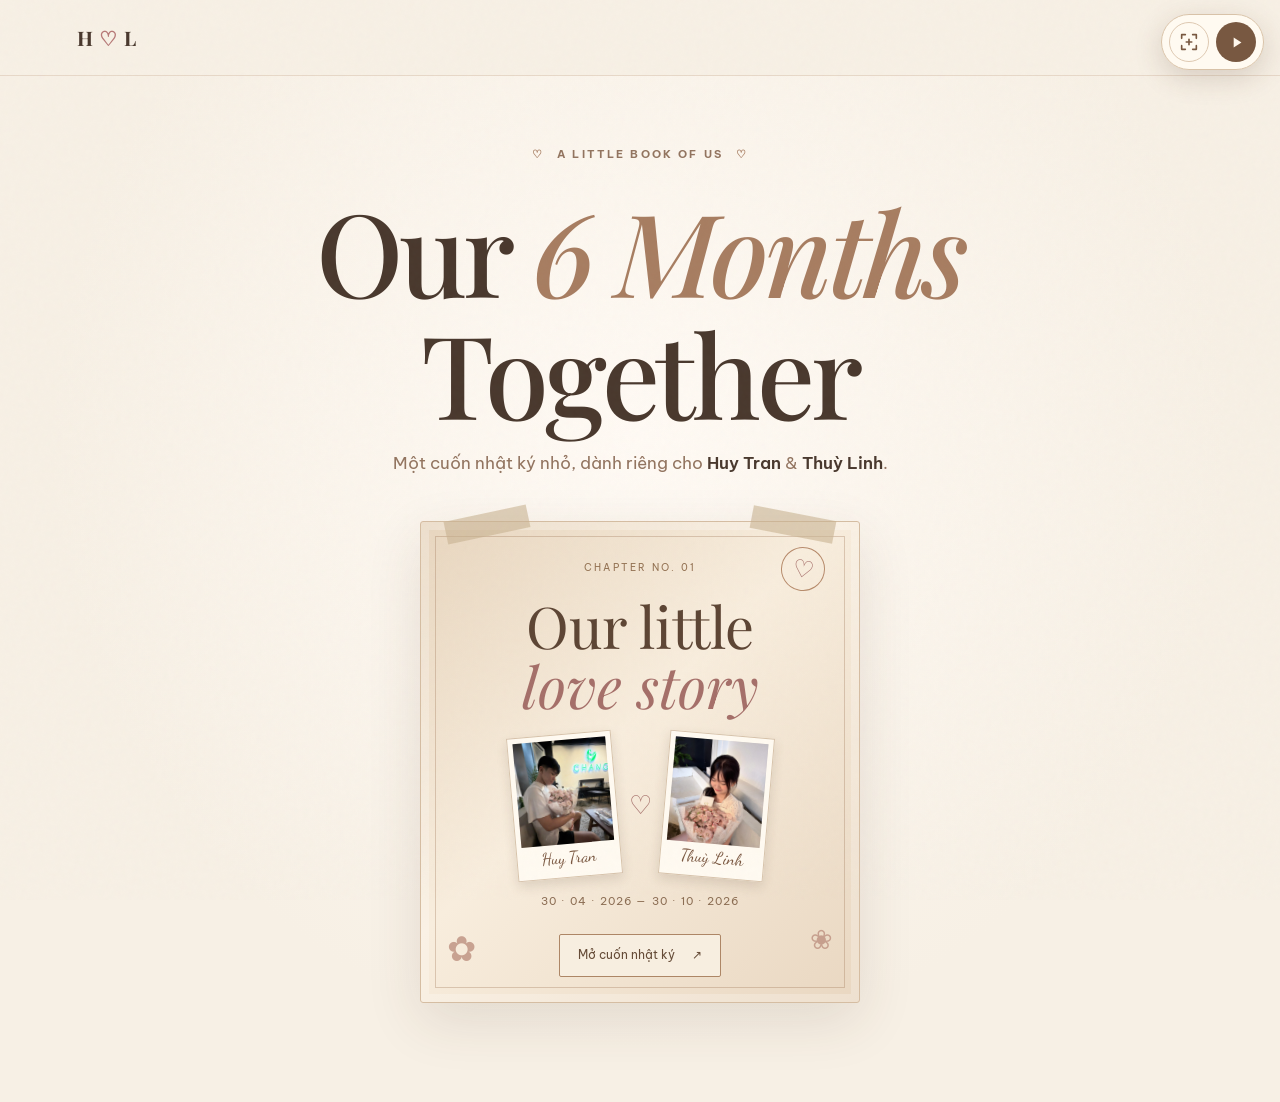
==== commit e4dcfc37: "Add files via upload" ====
--- a/index.html
+++ b/index.html
@@ -32,7 +32,7 @@
 
   <main>
     <section class="hero section" id="home">
-      <div class="hero-kicker"><span class="tiny-star">✳</span> A LITTLE BOOK OF US <span class="tiny-star">✳</span></div>
+      <div class="hero-kicker"><span class="tiny-star tiny-star-icon" aria-hidden="true">♡</span> A LITTLE BOOK OF US <span class="tiny-star tiny-star-icon" aria-hidden="true">♡</span></div>
       <h1>Our <em>6 Months</em><br>Together</h1>
       <p class="hero-subtitle">Một cuốn nhật ký nhỏ, dành riêng cho <span>Huy Tran</span> & <span>Thuỳ Linh</span>.</p>
       <div class="cover-wrap">
@@ -135,7 +135,7 @@
       <h2>Một điều anh muốn<br><em>nói với em.</em></h2>
       <p class="section-copy">Mỗi lần nhấn, em sẽ nhận được một lời nhắn ngẫu nhiên từ anh.</p>
       <div class="random-note-stage">
-        <div class="note-sparkle" aria-hidden="true">✳</div>
+        <div class="note-sparkle" aria-hidden="true"><svg viewBox="0 0 24 24"><path d="M12 2.8c1.4 4.2 3 5.8 7.2 7.2-4.2 1.4-5.8 3-7.2 7.2-1.4-4.2-3-5.8-7.2-7.2 4.2-1.4 5.8-3 7.2-7.2Z"/><path d="M18.5 15.5v5M16 18h5"/></svg></div>
         <article class="random-note-card" id="randomNoteCard" aria-live="polite">
           <span class="note-card-label">A LITTLE NOTE FOR YOU</span>
           <div class="note-card-heart" aria-hidden="true">♡</div>
--- a/style.css
+++ b/style.css
@@ -182,3 +182,63 @@
 @media (prefers-reduced-motion:reduce) { .floating-music { transition:none; } }
 .play-button { display:grid; place-items:center; }
 .play-button svg { width:20px; height:20px; display:block; fill:currentColor; }
+
+
+/* v3 polish: minimal compact controls, centered geometry, custom ornaments and smooth reveals */
+:root { scroll-behavior:smooth; }
+html { scroll-behavior:smooth; scroll-padding-top:96px; }
+body { -webkit-font-smoothing:antialiased; text-rendering:optimizeLegibility; }
+.floating-music { width:min(340px,calc(100vw - 24px)); transition:width .28s cubic-bezier(.2,.7,.2,1), padding .28s ease, border-radius .28s ease, box-shadow .28s ease; }
+.floating-music.is-compact { width:auto!important; max-width:calc(100vw - 16px); padding:7px; border-radius:999px; background:rgba(255,250,241,.97); }
+.floating-music.is-compact .floating-music-top { gap:7px; }
+.floating-music.is-compact .floating-kicker,
+.floating-music.is-compact .floating-track,
+.floating-music.is-compact .floating-artist,
+.floating-music.is-compact .floating-volume,
+.floating-music.is-compact .floating-status { display:none!important; }
+.floating-music.is-compact .floating-actions { gap:7px; }
+.floating-music.is-compact .floating-resize,
+.floating-music.is-compact .floating-play { width:40px; height:40px; flex:0 0 40px; }
+.floating-resize, .floating-play { display:grid; place-items:center; padding:8px; }
+.floating-resize svg { width:100%; height:100%; }
+.floating-actions { justify-content:center; align-items:center; }
+.floating-music:not(.is-compact) .floating-music-top { align-items:center; }
+.floating-music:not(.is-compact) .floating-track { max-width:100%; }
+/* Keep the vinyl label optically centered and prevent the H/heart/L row from drifting. */
+.vinyl-label { position:absolute!important; inset:31% auto auto 31%; width:38%!important; height:38%!important; padding:0; margin:0; display:flex!important; flex-direction:row!important; align-items:center!important; justify-content:center!important; gap:clamp(2px,.8vw,6px)!important; transform:none!important; text-align:center!important; overflow:hidden; }
+.vinyl-label > span { margin:0!important; padding:0; flex:0 1 auto!important; line-height:1!important; }
+.vinyl-label .vinyl-heart { font-size:.8em!important; }
+/* Replace platform-dependent emoji-looking ornaments with restrained custom line art. */
+.tiny-star { color:#a77d61; }
+.note-sparkle { display:grid; place-items:center; color:#a77d61; background:#fff8ee; border:1px solid #d9bfa5; border-radius:50%; width:38px; height:38px; box-shadow:0 3px 12px rgba(76,50,34,.10); }
+.note-sparkle svg { display:block; width:23px; height:23px; fill:none; stroke:currentColor; stroke-width:1.7; stroke-linecap:round; stroke-linejoin:round; }
+.photo-pin { background:#b98772!important; color:#fff8ec!important; }
+.photo-pin svg { fill:none!important; stroke:currentColor!important; stroke-width:1.6!important; }
+.section h2, .hero h1, .track-info h3, .random-note-card p, .letter-paper p, .final-message p { text-wrap:pretty; overflow-wrap:break-word; word-break:normal; }
+.section-copy { max-width:min(100%,560px); }
+@media(max-width:600px) {
+ .floating-music { top:max(8px,env(safe-area-inset-top)); right:8px; width:min(340px,calc(100vw - 16px)); max-width:calc(100vw - 16px); padding:10px 12px; }
+ .floating-music.is-compact { width:auto!important; padding:6px; }
+ .floating-music.is-compact .floating-resize,.floating-music.is-compact .floating-play { width:38px;height:38px;flex-basis:38px; }
+ .music-player { margin-inline:auto; }
+ .vinyl-area { display:grid; place-items:center; width:100%; }
+ .vinyl { margin-inline:auto; }
+ .track-info { width:100%; text-align:center; }
+ .track-info h3 { max-width:100%; margin-inline:auto; line-height:1.2; }
+ .progress-row { width:100%; }
+ .player-controls { justify-content:center!important; align-items:center; }
+ .volume-control { justify-content:center; }
+ .section { padding-top:clamp(64px,12vw,100px); padding-bottom:clamp(64px,12vw,100px); }
+ .section h2 { line-height:1.14; }
+ .section-copy { line-height:1.65; }
+}
+@media(prefers-reduced-motion:no-preference) {
+ .section.in-view > * { animation:softRise .65s cubic-bezier(.2,.7,.2,1) both; }
+ .section.in-view > *:nth-child(2) { animation-delay:.04s; }
+ .section.in-view > *:nth-child(3) { animation-delay:.08s; }
+ .section.in-view > *:nth-child(4) { animation-delay:.12s; }
+ .portrait-card, .letter-paper, .random-note-card, .final-message { transition:transform .35s ease, box-shadow .35s ease; }
+ .portrait-card:hover, .letter-paper:hover, .random-note-card:hover { box-shadow:0 18px 42px rgba(76,50,34,.13); }
+}
+@keyframes softRise { from { opacity:0; transform:translateY(16px); } to { opacity:1; transform:translateY(0); } }
+@media(prefers-reduced-motion:reduce) { html { scroll-behavior:auto!important; } .section.in-view > * { animation:none!important; } }
